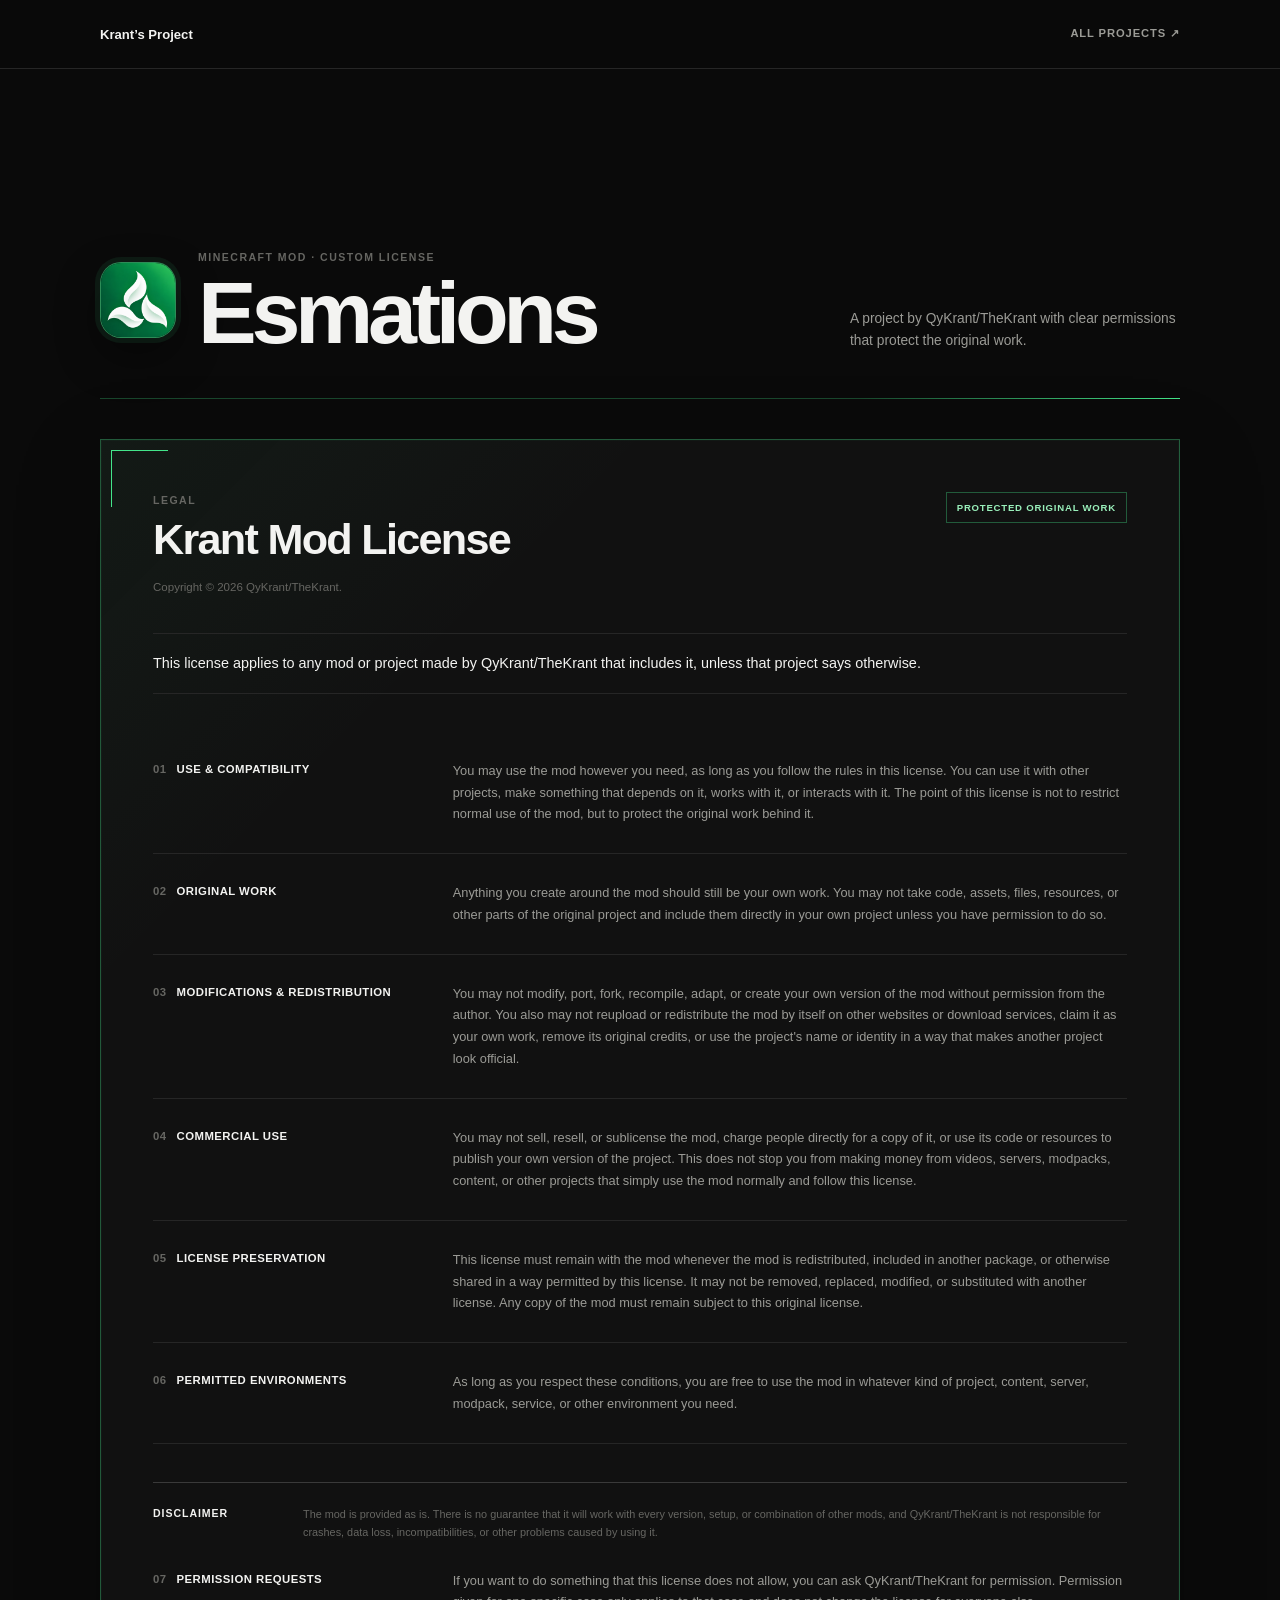
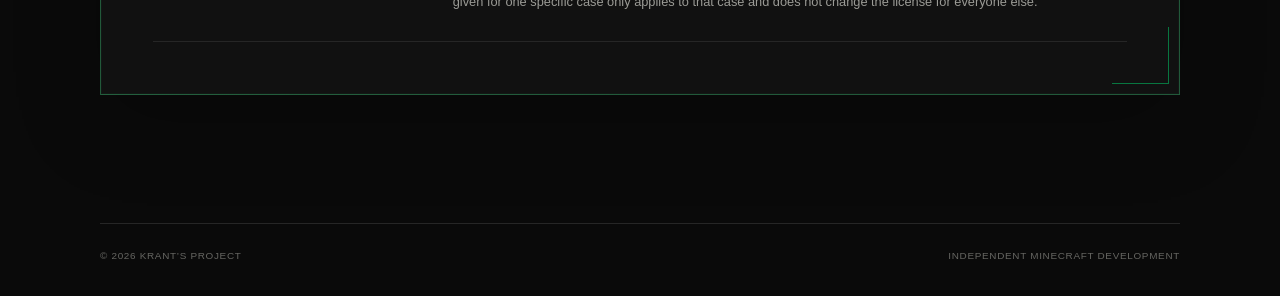
==== esmations.html @ 48d0aafe "Replace legacy mods with Esmations" ====
<!DOCTYPE html>
<html lang="en">
<head>
    <meta charset="UTF-8" />
    <meta name="viewport" content="width=device-width, initial-scale=1.0" />
    <title>Esmations &mdash; Krant&rsquo;s Project</title>
    <meta name="description" content="The Krant Mod License for Esmations by QyKrant/TheKrant." />
    <link rel="icon" type="image/png" href="Logo Sofryn.png" />
    <link rel="stylesheet" href="css/style.css" />
    <script src="js/site.js" defer></script>
    <meta http-equiv="Content-Security-Policy" content="default-src 'self'; style-src 'self'; img-src 'self'; script-src 'self'; frame-ancestors 'none'; form-action 'self'" />
    <meta http-equiv="Referrer-Policy" content="strict-origin-when-cross-origin" />
    <meta http-equiv="Permissions-Policy" content="camera=(), microphone=(), geolocation=(), payment=()" />
    <meta name="robots" content="index, follow" />
</head>
<body>
<div class="page-loader" aria-hidden="true">
    <div class="loader-content"><span class="loader-line"></span></div>
</div>

<div class="site-shell">
    <nav>
        <div class="nav-inner">
            <a class="nav-logo transition-link" href="index.html" aria-label="Krant's Project home">
                <span>Krant&rsquo;s Project</span>
            </a>
            <a class="nav-back transition-link" href="index.html#mods">All projects <span aria-hidden="true">&nearr;</span></a>
        </div>
    </nav>

    <main class="project-page esmations-page">
        <header class="project-hero">
            <div class="project-identity">
                <img class="esmations-logo" src="Esmations.png" alt="Esmations logo" />
                <div>
                    <p class="eyebrow">Minecraft mod &middot; Custom license</p>
                    <h1>Esmations</h1>
                </div>
            </div>
            <p class="project-intro">A project by QyKrant/TheKrant with clear permissions that protect the original work.</p>
        </header>

        <section class="license-box license-box-accent" aria-labelledby="license-title">
            <div class="license-header">
                <div>
                    <p class="eyebrow">Legal</p>
                    <h2 id="license-title">Krant Mod License</h2>
                </div>
                <span class="license-status">Protected original work</span>
            </div>
            <p class="license-copyright">Copyright &copy; 2026 QyKrant/TheKrant.</p>

            <div class="license-lead">This license applies to any mod or project made by QyKrant/TheKrant that includes it, unless that project says otherwise.</div>

            <div class="license-copy">
                <section class="license-section">
                    <h3><span>01</span> Use &amp; compatibility</h3>
                    <p>You may use the mod however you need, as long as you follow the rules in this license. You can use it with other projects, make something that depends on it, works with it, or interacts with it. The point of this license is not to restrict normal use of the mod, but to protect the original work behind it.</p>
                </section>

                <section class="license-section">
                    <h3><span>02</span> Original work</h3>
                    <p>Anything you create around the mod should still be your own work. You may not take code, assets, files, resources, or other parts of the original project and include them directly in your own project unless you have permission to do so.</p>
                </section>

                <section class="license-section restrict">
                    <h3><span>03</span> Modifications &amp; redistribution</h3>
                    <p>You may not modify, port, fork, recompile, adapt, or create your own version of the mod without permission from the author. You also may not reupload or redistribute the mod by itself on other websites or download services, claim it as your own work, remove its original credits, or use the project's name or identity in a way that makes another project look official.</p>
                </section>

                <section class="license-section restrict">
                    <h3><span>04</span> Commercial use</h3>
                    <p>You may not sell, resell, or sublicense the mod, charge people directly for a copy of it, or use its code or resources to publish your own version of the project. This does not stop you from making money from videos, servers, modpacks, content, or other projects that simply use the mod normally and follow this license.</p>
                </section>

                <section class="license-section">
                    <h3><span>05</span> License preservation</h3>
                    <p>This license must remain with the mod whenever the mod is redistributed, included in another package, or otherwise shared in a way permitted by this license. It may not be removed, replaced, modified, or substituted with another license. Any copy of the mod must remain subject to this original license.</p>
                </section>

                <section class="license-section">
                    <h3><span>06</span> Permitted environments</h3>
                    <p>As long as you respect these conditions, you are free to use the mod in whatever kind of project, content, server, modpack, service, or other environment you need.</p>
                </section>

                <div class="license-disclaimer">
                    <strong>Disclaimer</strong>
                    <p>The mod is provided as is. There is no guarantee that it will work with every version, setup, or combination of other mods, and QyKrant/TheKrant is not responsible for crashes, data loss, incompatibilities, or other problems caused by using it.</p>
                </div>

                <section class="license-section">
                    <h3><span>07</span> Permission requests</h3>
                    <p>If you want to do something that this license does not allow, you can ask QyKrant/TheKrant for permission. Permission given for one specific case only applies to that case and does not change the license for everyone else.</p>
                </section>
            </div>
        </section>
    </main>

    <footer><span>&copy; 2026 Krant&rsquo;s Project</span><span>Independent Minecraft development</span></footer>
</div>
</body>
</html>
---- css/style.css ----
:root {
    --background: #0a0a0a;
    --surface: #111111;
    --surface-hover: #151515;
    --border: #262626;
    --border-strong: #3a3a3a;
    --text: #f3f3f1;
    --muted: #9b9b96;
    --subtle: #666662;
    --accent: #43e58a;
    --accent-deep: #087640;
    --accent-soft: rgba(67, 229, 138, .16);
    --max-width: 1080px;
    --ease: cubic-bezier(.22, 1, .36, 1);
}

* {
    box-sizing: border-box;
    margin: 0;
    padding: 0;
}

html { scroll-behavior: smooth; }

body {
    min-height: 100vh;
    background: var(--background);
    color: var(--text);
    font-family: Inter, "Helvetica Neue", Arial, sans-serif;
    line-height: 1.6;
    -webkit-font-smoothing: antialiased;
}

a { color: inherit; }
::selection { background: var(--text); color: var(--background); }

.site-shell {
    opacity: 1;
    transition: opacity .25s ease, transform .35s var(--ease);
}

body.page-leaving .site-shell {
    opacity: 0;
    transform: translateY(-5px);
}

.page-loader {
    position: fixed;
    inset: 0;
    z-index: 1000;
    display: grid;
    place-items: center;
    background: var(--background);
    pointer-events: none;
    animation: loader-exit .45s ease .45s forwards;
}

.loader-content { width: 64px; text-align: center; }

.loader-line {
    display: block;
    height: 1px;
    overflow: hidden;
    background: var(--border);
}

.loader-line::after {
    content: "";
    display: block;
    width: 100%;
    height: 100%;
    background: var(--text);
    transform: translateX(-100%);
    animation: loader-progress .5s var(--ease) forwards;
}

@keyframes loader-progress { to { transform: translateX(0); } }
@keyframes loader-exit { to { opacity: 0; visibility: hidden; } }

nav {
    position: sticky;
    top: 0;
    z-index: 100;
    border-bottom: 1px solid var(--border);
    background: rgba(10, 10, 10, .92);
    backdrop-filter: blur(12px);
}

.nav-inner {
    display: flex;
    align-items: center;
    justify-content: space-between;
    width: min(100% - 40px, var(--max-width));
    height: 68px;
    margin: 0 auto;
}

.nav-logo {
    display: inline-flex;
    align-items: center;
    text-decoration: none;
    font-size: .82rem;
    font-weight: 650;
}

.nav-links { list-style: none; }

.nav-links a,
.nav-back {
    color: var(--muted);
    text-decoration: none;
    font-size: .7rem;
    font-weight: 600;
    letter-spacing: .08em;
    text-transform: uppercase;
    transition: color .2s ease;
}

.nav-links a:hover,
.nav-back:hover { color: var(--text); }

.hero,
.section,
.project-page,
footer {
    width: min(100% - 40px, var(--max-width));
    margin-inline: auto;
}

.hero {
    display: flex;
    min-height: 680px;
    flex-direction: column;
    justify-content: center;
    padding: 88px 0 64px;
}

.eyebrow {
    color: var(--subtle);
    font-size: .66rem;
    font-weight: 650;
    letter-spacing: .14em;
    text-transform: uppercase;
}

.hero > * { animation: fade-up .7s var(--ease) both; }
.hero h1 { animation-delay: .05s; }
.hero-copy { animation-delay: .1s; }
.hero .button { animation-delay: .15s; }
.hero-meta { animation-delay: .2s; }

@keyframes fade-up {
    from { opacity: 0; transform: translateY(16px); }
    to { opacity: 1; transform: translateY(0); }
}

.hero h1 {
    margin: 18px 0 24px;
    font-size: clamp(3.5rem, 9vw, 7rem);
    font-weight: 650;
    letter-spacing: -.065em;
    line-height: .9;
}

.hero h1 span { color: var(--subtle); }

.hero-copy {
    max-width: 540px;
    color: var(--muted);
    font-size: 1rem;
}

.button {
    display: inline-flex;
    align-items: center;
    justify-content: space-between;
    width: 174px;
    margin-top: 32px;
    padding: 11px 13px;
    border: 1px solid var(--border-strong);
    color: var(--text);
    text-decoration: none;
    font-size: .72rem;
    font-weight: 600;
    transition: border-color .2s ease, background .2s ease;
}

.button:hover { border-color: var(--text); background: var(--surface); }

.hero-meta {
    display: flex;
    gap: 32px;
    margin-top: 80px;
    color: var(--subtle);
    font-size: .65rem;
    letter-spacing: .07em;
    text-transform: uppercase;
}

.hero-meta span { display: flex; gap: 7px; }
.hero-meta strong { color: var(--muted); }

.projects-section { padding: 96px 0 64px; }

.section-heading {
    display: flex;
    align-items: end;
    justify-content: space-between;
    gap: 32px;
    margin-bottom: 36px;
}

.section-heading h2 {
    margin-top: 6px;
    font-size: clamp(2.2rem, 5vw, 3.8rem);
    font-weight: 600;
    letter-spacing: -.05em;
    line-height: 1;
}

.section-heading > p {
    max-width: 330px;
    color: var(--muted);
    font-size: .84rem;
}

.mod-grid {
    display: grid;
    grid-template-columns: repeat(2, minmax(0, 1fr));
    gap: 16px;
}

.mod-grid-single { grid-template-columns: 1fr; }

.mod-card {
    position: relative;
    display: flex;
    min-height: 340px;
    flex-direction: column;
    padding: 24px;
    border: 1px solid var(--border);
    background: var(--surface);
    color: var(--text);
    text-decoration: none;
    transition: border-color .25s ease, background .25s ease, transform .3s var(--ease);
}

.mod-card-featured {
    min-height: 390px;
    overflow: hidden;
    border-color: rgba(67, 229, 138, .36);
    background:
        radial-gradient(circle at 88% 12%, rgba(67, 229, 138, .12), transparent 34%),
        var(--surface);
    box-shadow: inset 0 0 0 1px rgba(67, 229, 138, .04), 0 22px 70px rgba(0, 0, 0, .28);
}

.mod-card-featured::before {
    content: "";
    position: absolute;
    inset: 8px;
    border: 1px solid rgba(67, 229, 138, .11);
    pointer-events: none;
}

.mod-card-featured:hover {
    border-color: rgba(67, 229, 138, .7);
    background:
        radial-gradient(circle at 88% 12%, rgba(67, 229, 138, .17), transparent 36%),
        var(--surface-hover);
    box-shadow: inset 0 0 0 1px rgba(67, 229, 138, .07), 0 26px 80px rgba(0, 0, 0, .34);
}

.featured-label {
    color: var(--accent);
    font-size: .6rem;
    font-weight: 650;
    letter-spacing: .11em;
    text-transform: uppercase;
}

.mod-card:hover {
    border-color: var(--border-strong);
    background: var(--surface-hover);
    transform: translateY(-3px);
}

.card-topline {
    display: flex;
    justify-content: space-between;
    color: var(--subtle);
    font-size: .66rem;
    letter-spacing: .1em;
}

.card-arrow {
    color: var(--muted);
    font-size: 1rem;
    transition: transform .25s var(--ease);
}

.mod-card:hover .card-arrow { transform: translate(3px, -3px); }

.mod-card-header {
    display: flex;
    align-items: center;
    gap: 16px;
    margin: 52px 0 22px;
}

.mod-card-header img,
.mod-monogram {
    width: 58px;
    height: 58px;
    flex-shrink: 0;
    border: 1px solid var(--border);
    background: var(--background);
}

.mod-card-header img {
    padding: 5px;
    object-fit: contain;
    filter: grayscale(1);
}

.mod-card-header img.esmations-logo {
    padding: 0;
    border-color: rgba(67, 229, 138, .52);
    border-radius: 16px;
    filter: none;
    box-shadow: 0 0 0 4px rgba(67, 229, 138, .07), 0 12px 34px rgba(0, 0, 0, .35);
}

.mod-monogram {
    display: inline-flex;
    align-items: center;
    justify-content: center;
    background: var(--text);
    color: var(--background);
    font-size: 1.4rem;
    font-weight: 700;
}

.card-label {
    margin-bottom: 2px;
    color: var(--subtle) !important;
    font-size: .62rem !important;
    letter-spacing: .09em;
    text-transform: uppercase;
}

.mod-card-header h3 {
    font-size: 1.35rem;
    font-weight: 600;
    letter-spacing: -.03em;
}

.mod-card > p {
    max-width: 390px;
    color: var(--muted);
    font-size: .84rem;
}

.mod-badge {
    align-self: flex-start;
    margin-top: auto;
    color: var(--subtle);
    font-size: .62rem;
    font-weight: 650;
    letter-spacing: .08em;
    text-transform: uppercase;
}

.project-page { padding-bottom: 64px; }

.project-hero {
    display: flex;
    align-items: end;
    justify-content: space-between;
    gap: 40px;
    min-height: 330px;
    padding: 72px 0 46px;
    border-bottom: 1px solid var(--border);
    animation: fade-up .65s var(--ease) both;
}

.project-identity {
    display: flex;
    align-items: center;
    gap: 22px;
}

.project-identity img,
.mod-monogram-large {
    width: 76px;
    height: 76px;
    flex-shrink: 0;
    border: 1px solid var(--border);
}

.project-identity img {
    padding: 6px;
    object-fit: contain;
    background: var(--surface);
    filter: grayscale(1);
}

.project-identity img.esmations-logo {
    padding: 0;
    border-color: rgba(67, 229, 138, .58);
    border-radius: 21px;
    filter: none;
    box-shadow: 0 0 0 5px rgba(67, 229, 138, .08), 0 18px 44px rgba(0, 0, 0, .42);
}

.esmations-page .project-hero {
    position: relative;
    border-bottom-color: rgba(67, 229, 138, .28);
}

.esmations-page .project-hero::after {
    content: "";
    position: absolute;
    right: 0;
    bottom: -1px;
    width: min(36%, 320px);
    height: 1px;
    background: linear-gradient(90deg, transparent, var(--accent));
}

.mod-monogram-large { font-size: 1.9rem; }

.project-identity h1 {
    margin-top: 7px;
    font-size: clamp(3rem, 7vw, 5.5rem);
    font-weight: 600;
    letter-spacing: -.06em;
    line-height: .9;
}

.project-intro {
    max-width: 330px;
    color: var(--muted);
    font-size: .86rem;
}

.license-box {
    margin-top: 40px;
    padding: clamp(24px, 5vw, 52px);
    border: 1px solid var(--border);
    background: var(--surface);
    animation: fade-up .7s var(--ease) .08s both;
}

.license-box-accent {
    position: relative;
    border-color: rgba(67, 229, 138, .34);
    background:
        linear-gradient(135deg, rgba(67, 229, 138, .045), transparent 24%),
        var(--surface);
    box-shadow: inset 0 0 0 1px rgba(67, 229, 138, .035), 0 24px 80px rgba(0, 0, 0, .22);
}

.license-box-accent::before,
.license-box-accent::after {
    content: "";
    position: absolute;
    width: 56px;
    height: 56px;
    pointer-events: none;
}

.license-box-accent::before {
    top: 10px;
    left: 10px;
    border-top: 1px solid var(--accent);
    border-left: 1px solid var(--accent);
}

.license-box-accent::after {
    right: 10px;
    bottom: 10px;
    border-right: 1px solid var(--accent-deep);
    border-bottom: 1px solid var(--accent-deep);
}

.license-box-accent .license-status {
    border-color: rgba(67, 229, 138, .35);
    color: #99efba;
}

.license-header {
    display: flex;
    align-items: start;
    justify-content: space-between;
    gap: 24px;
}

.license-header h2 {
    margin-top: 7px;
    font-size: clamp(1.6rem, 4vw, 2.7rem);
    font-weight: 600;
    letter-spacing: -.04em;
    line-height: 1.1;
}

.license-status {
    padding: 7px 10px;
    border: 1px solid var(--border);
    color: var(--muted);
    font-size: .6rem;
    font-weight: 650;
    letter-spacing: .08em;
    text-transform: uppercase;
}

.license-copyright {
    margin-top: 15px;
    color: var(--subtle);
    font-size: .72rem;
}

.license-lead {
    margin-top: 36px;
    padding: 18px 0;
    border-top: 1px solid var(--border);
    border-bottom: 1px solid var(--border);
    font-size: .9rem;
}

.license-grid {
    display: grid;
    grid-template-columns: repeat(2, minmax(0, 1fr));
    gap: 0 44px;
    margin-top: 38px;
}

.license-grid-two { margin-top: 0; }

.license-copy { margin-top: 38px; }

.license-copy .license-section {
    display: grid;
    grid-template-columns: minmax(190px, .55fr) minmax(0, 1.45fr);
    gap: 44px;
}

.license-section {
    padding: 28px 0;
    border-bottom: 1px solid var(--border);
}

.license-section h3 {
    display: flex;
    gap: 10px;
    margin-bottom: 17px;
    font-size: .71rem;
    font-weight: 650;
    letter-spacing: .04em;
    text-transform: uppercase;
}

.license-section h3 span { color: var(--subtle); }
.license-section ul { display: flex; flex-direction: column; gap: 9px; list-style: none; }

.license-section li {
    position: relative;
    padding-left: 15px;
    color: var(--muted);
    font-size: .8rem;
    line-height: 1.65;
}

.license-section li::before {
    content: "";
    position: absolute;
    top: .72em;
    left: 0;
    width: 4px;
    height: 4px;
    background: var(--muted);
}

.license-section.restrict li::before { background: var(--subtle); }
.license-section p { color: var(--muted); font-size: .8rem; line-height: 1.7; }
.license-section p + p { margin-top: 11px; }

.license-disclaimer {
    display: grid;
    grid-template-columns: 130px 1fr;
    gap: 20px;
    margin-top: 38px;
    padding-top: 22px;
    border-top: 1px solid var(--border-strong);
}

.license-disclaimer strong {
    font-size: .66rem;
    letter-spacing: .09em;
    text-transform: uppercase;
}

.license-disclaimer p {
    color: var(--subtle);
    font-size: .68rem;
    line-height: 1.7;
}

footer {
    display: flex;
    justify-content: space-between;
    gap: 20px;
    margin-top: 64px;
    padding: 24px 0 32px;
    border-top: 1px solid var(--border);
    color: var(--subtle);
    font-size: .62rem;
    letter-spacing: .07em;
    text-transform: uppercase;
}

@media (max-width: 720px) {
    .nav-inner,
    .hero,
    .section,
    .project-page,
    footer { width: min(100% - 30px, var(--max-width)); }

    .hero { min-height: 620px; padding-top: 64px; }
    .hero h1 { font-size: clamp(3.3rem, 18vw, 5.8rem); }
    .section-heading,
    .project-hero { align-items: flex-start; flex-direction: column; }
    .section-heading > p { max-width: 100%; }
    .mod-grid,
    .license-grid { grid-template-columns: 1fr; }
    .mod-card { min-height: 310px; }
    .project-hero { min-height: 310px; justify-content: flex-end; }
    .license-header { flex-direction: column; }
    .license-copy .license-section { grid-template-columns: 1fr; gap: 12px; }
    .license-disclaimer { grid-template-columns: 1fr; gap: 10px; }
}

@media (max-width: 420px) {
    .hero-meta { align-items: flex-start; flex-direction: column; gap: 12px; }
    .project-identity { align-items: flex-start; flex-direction: column; }
    footer { flex-direction: column; }
}

@media (prefers-reduced-motion: reduce) {
    html { scroll-behavior: auto; }
    *, *::before, *::after {
        animation-duration: .01ms !important;
        animation-delay: 0ms !important;
        transition-duration: .01ms !important;
    }
}
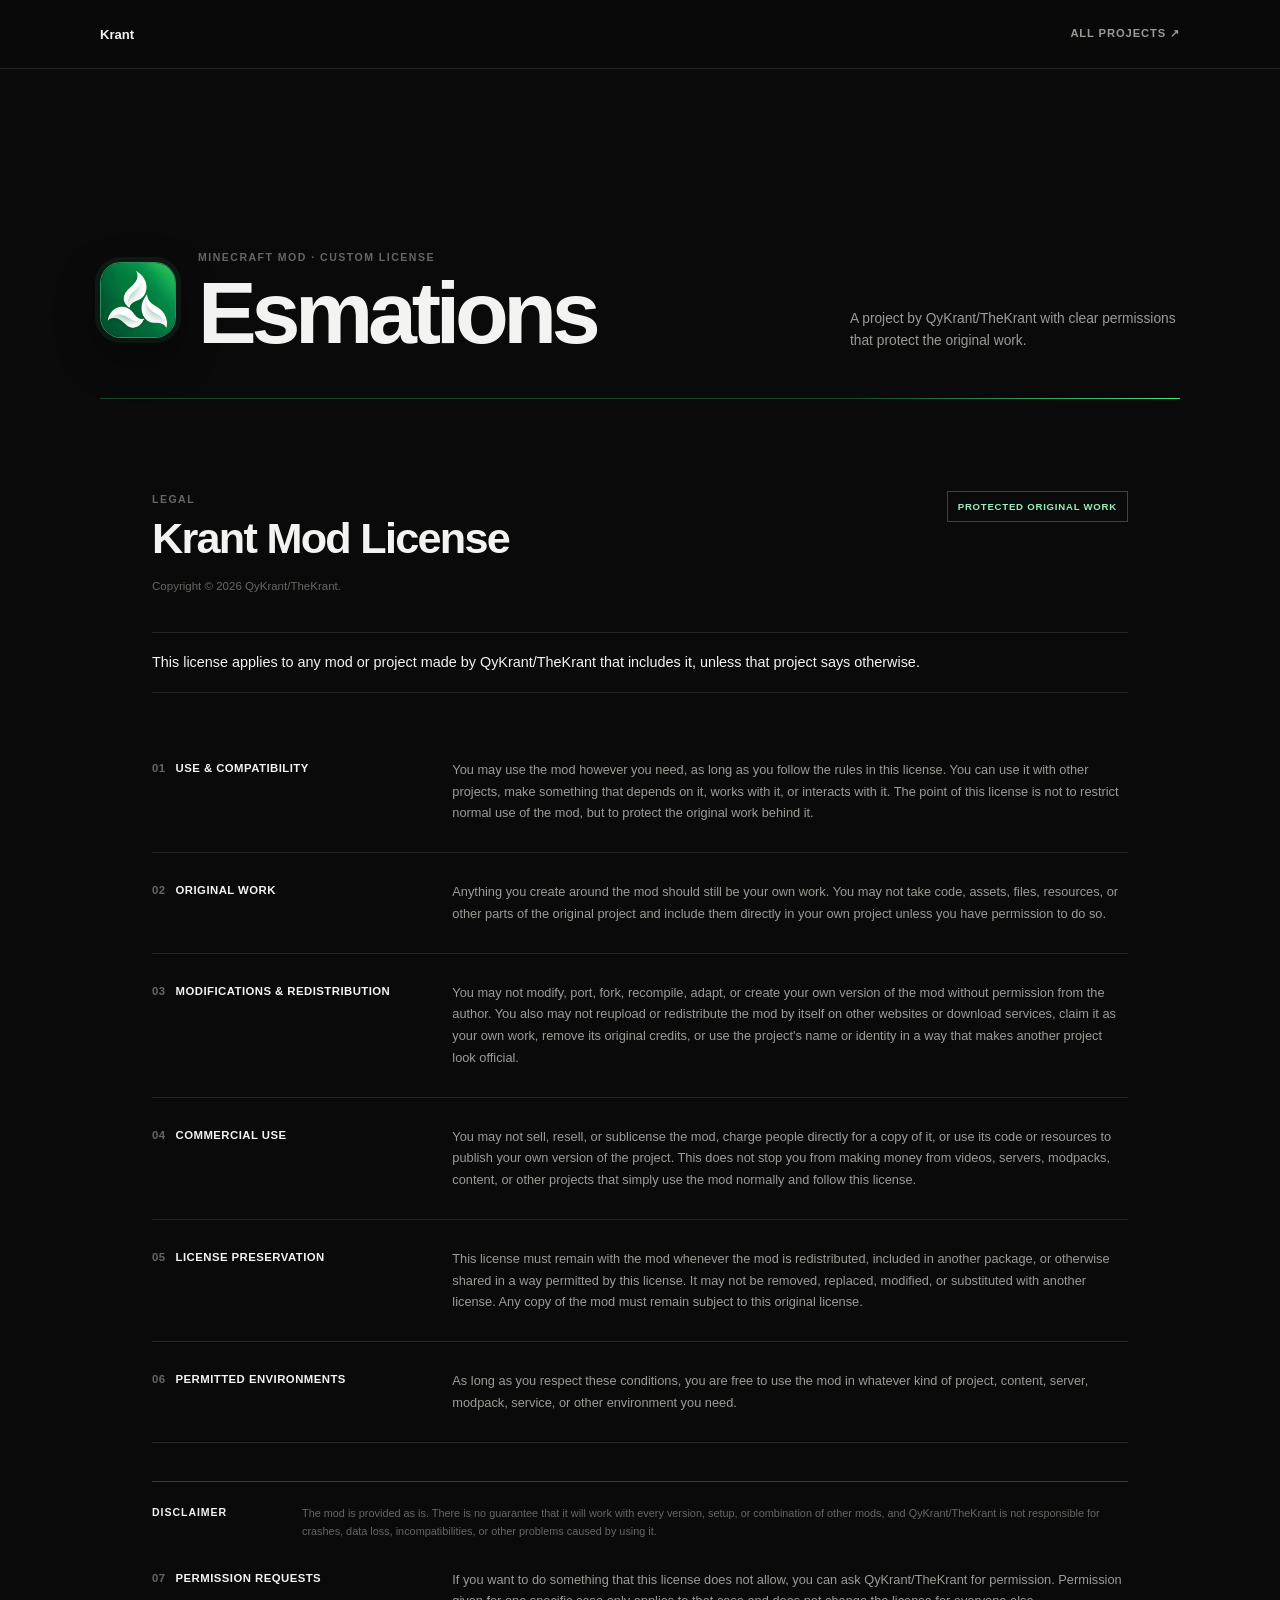
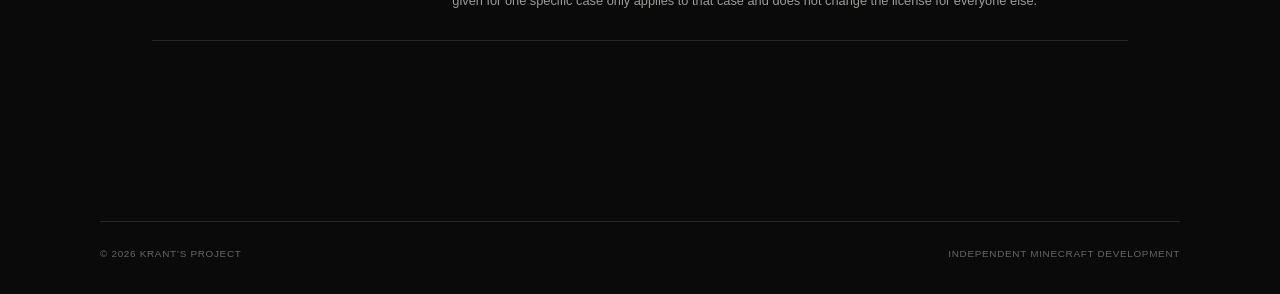
==== commit 3e64ee65: "Refine minimal Esmations presentation" ====
--- a/esmations.html
+++ b/esmations.html
@@ -21,8 +21,8 @@
 <div class="site-shell">
     <nav>
         <div class="nav-inner">
-            <a class="nav-logo transition-link" href="index.html" aria-label="Krant's Project home">
-                <span>Krant&rsquo;s Project</span>
+            <a class="nav-logo transition-link" href="index.html" aria-label="Krant home">
+                <span>Krant</span>
             </a>
             <a class="nav-back transition-link" href="index.html#mods">All projects <span aria-hidden="true">&nearr;</span></a>
         </div>
--- a/css/style.css
+++ b/css/style.css
@@ -200,7 +200,10 @@
 .hero-meta span { display: flex; gap: 7px; }
 .hero-meta strong { color: var(--muted); }
 
-.projects-section { padding: 96px 0 64px; }
+.projects-section {
+    min-height: calc(100vh - 68px);
+    padding: 96px 0 64px;
+}
 
 .section-heading {
     display: flex;
@@ -222,6 +225,57 @@
     max-width: 330px;
     color: var(--muted);
     font-size: .84rem;
+}
+
+.project-list {
+    display: grid;
+    grid-template-columns: 1fr;
+}
+
+.project-entry {
+    position: relative;
+    display: flex;
+    align-items: center;
+    gap: 24px;
+    padding: 20px 6px;
+    animation: fade-up .7s var(--ease) .08s both;
+}
+
+.project-logo-link {
+    position: relative;
+    z-index: 1;
+    display: block;
+    width: 88px;
+    height: 88px;
+    flex-shrink: 0;
+    border: 1px solid rgba(67, 229, 138, .58);
+    border-radius: 24px;
+    outline: none;
+    box-shadow: 0 0 0 5px rgba(67, 229, 138, .08), 0 18px 44px rgba(0, 0, 0, .42);
+    transition: border-color .2s ease, box-shadow .25s ease, transform .3s var(--ease);
+}
+
+.project-logo-link:hover,
+.project-logo-link:focus-visible {
+    border-color: var(--accent);
+    box-shadow: 0 0 0 6px rgba(67, 229, 138, .13), 0 22px 52px rgba(0, 0, 0, .48);
+    transform: translateY(-3px) scale(1.025);
+}
+
+.project-logo-link img {
+    display: block;
+    width: 100%;
+    height: 100%;
+    border-radius: inherit;
+    object-fit: cover;
+}
+
+.project-entry h3 {
+    position: relative;
+    z-index: 1;
+    font-size: clamp(1.65rem, 4vw, 2.4rem);
+    font-weight: 600;
+    letter-spacing: -.04em;
 }
 
 .mod-grid {
@@ -453,35 +507,9 @@
 }
 
 .license-box-accent {
-    position: relative;
-    border-color: rgba(67, 229, 138, .34);
-    background:
-        linear-gradient(135deg, rgba(67, 229, 138, .045), transparent 24%),
-        var(--surface);
-    box-shadow: inset 0 0 0 1px rgba(67, 229, 138, .035), 0 24px 80px rgba(0, 0, 0, .22);
-}
-
-.license-box-accent::before,
-.license-box-accent::after {
-    content: "";
-    position: absolute;
-    width: 56px;
-    height: 56px;
-    pointer-events: none;
-}
-
-.license-box-accent::before {
-    top: 10px;
-    left: 10px;
-    border-top: 1px solid var(--accent);
-    border-left: 1px solid var(--accent);
-}
-
-.license-box-accent::after {
-    right: 10px;
-    bottom: 10px;
-    border-right: 1px solid var(--accent-deep);
-    border-bottom: 1px solid var(--accent-deep);
+    border: 0;
+    background: transparent;
+    box-shadow: none;
 }
 
 .license-box-accent .license-status {
@@ -631,6 +659,7 @@
     .section-heading,
     .project-hero { align-items: flex-start; flex-direction: column; }
     .section-heading > p { max-width: 100%; }
+    .projects-section { padding-top: 64px; }
     .mod-grid,
     .license-grid { grid-template-columns: 1fr; }
     .mod-card { min-height: 310px; }
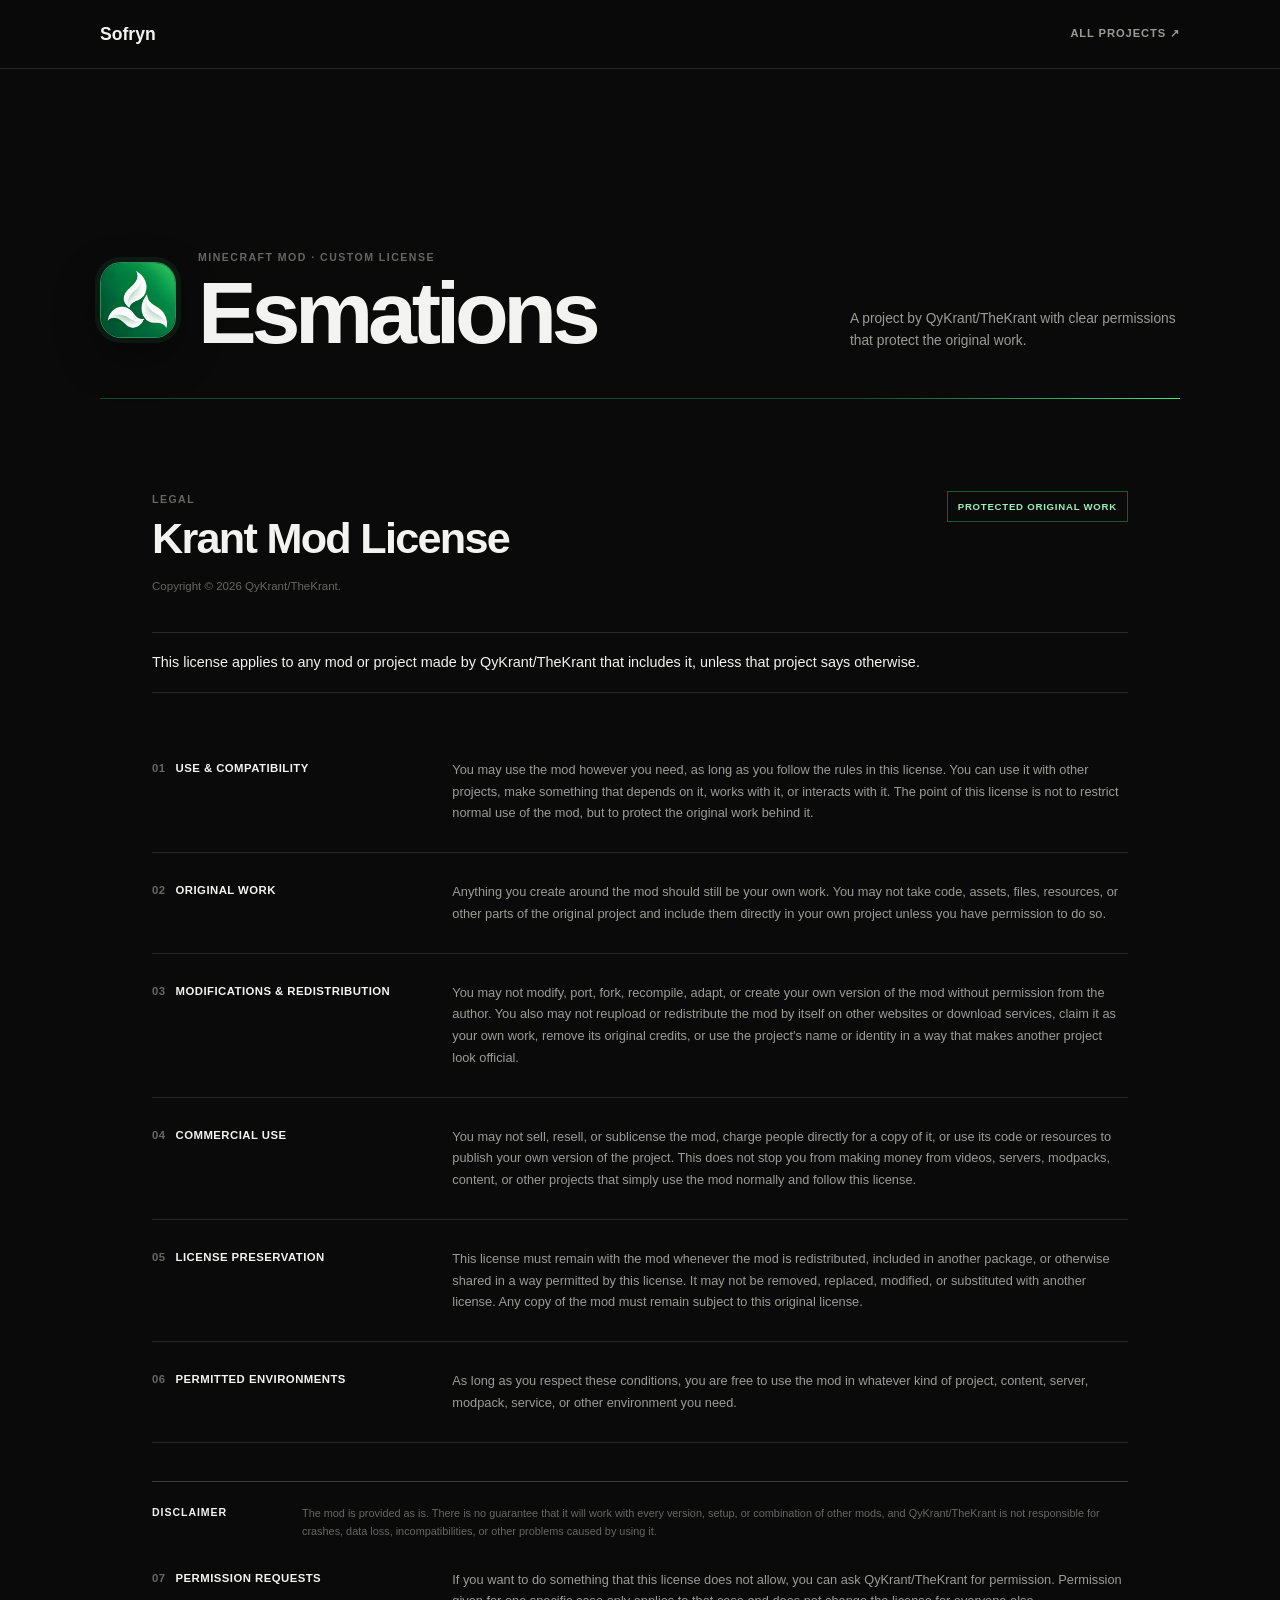
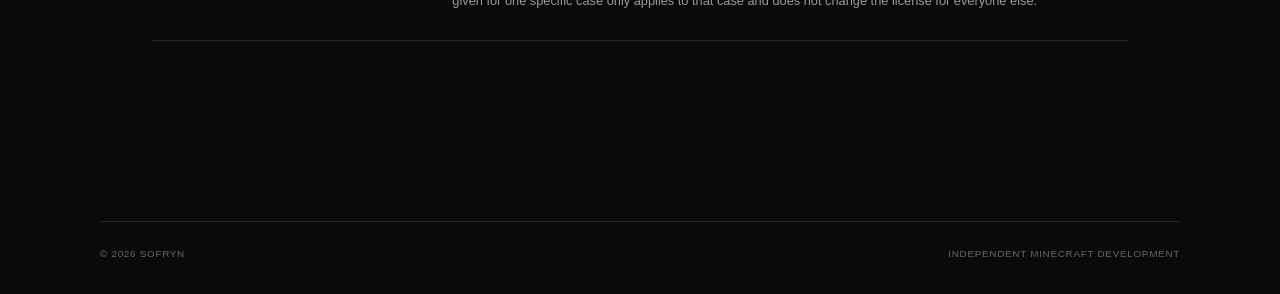
==== commit 54a804b0: "Rename site branding to Sofryn" ====
--- a/esmations.html
+++ b/esmations.html
@@ -3,7 +3,7 @@
 <head>
     <meta charset="UTF-8" />
     <meta name="viewport" content="width=device-width, initial-scale=1.0" />
-    <title>Esmations &mdash; Krant&rsquo;s Project</title>
+    <title>Esmations &mdash; Sofryn</title>
     <meta name="description" content="The Krant Mod License for Esmations by QyKrant/TheKrant." />
     <link rel="icon" type="image/png" href="Logo Sofryn.png" />
     <link rel="stylesheet" href="css/style.css" />
@@ -21,8 +21,8 @@
 <div class="site-shell">
     <nav>
         <div class="nav-inner">
-            <a class="nav-logo transition-link" href="index.html" aria-label="Krant home">
-                <span>Krant</span>
+            <a class="nav-logo transition-link" href="index.html" aria-label="Sofryn home">
+                <span>Sofryn</span>
             </a>
             <a class="nav-back transition-link" href="index.html#mods">All projects <span aria-hidden="true">&nearr;</span></a>
         </div>
@@ -96,7 +96,7 @@
         </section>
     </main>
 
-    <footer><span>&copy; 2026 Krant&rsquo;s Project</span><span>Independent Minecraft development</span></footer>
+    <footer><span>&copy; 2026 Sofryn</span><span>Independent Minecraft development</span></footer>
 </div>
 </body>
 </html>
--- a/css/style.css
+++ b/css/style.css
@@ -99,7 +99,7 @@
     display: inline-flex;
     align-items: center;
     text-decoration: none;
-    font-size: .82rem;
+    font-size: 1.1rem;
     font-weight: 650;
 }
 
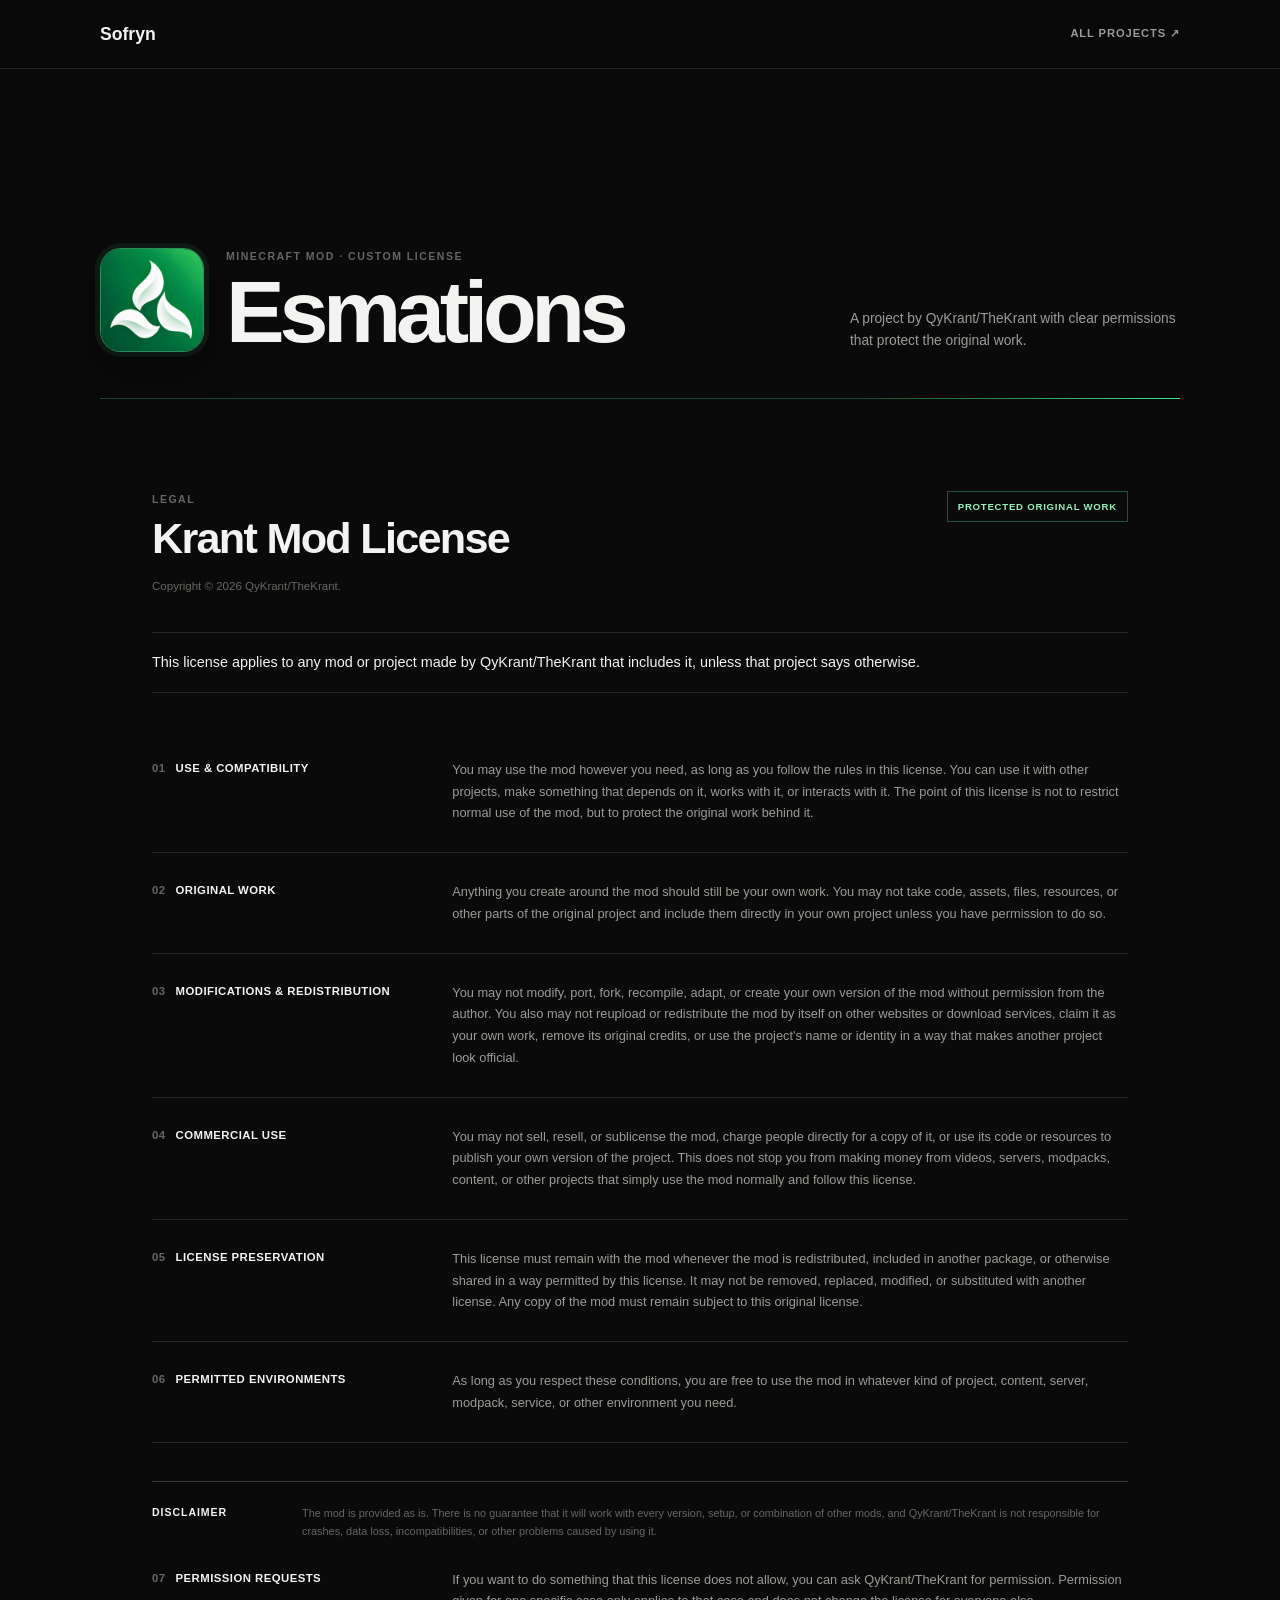
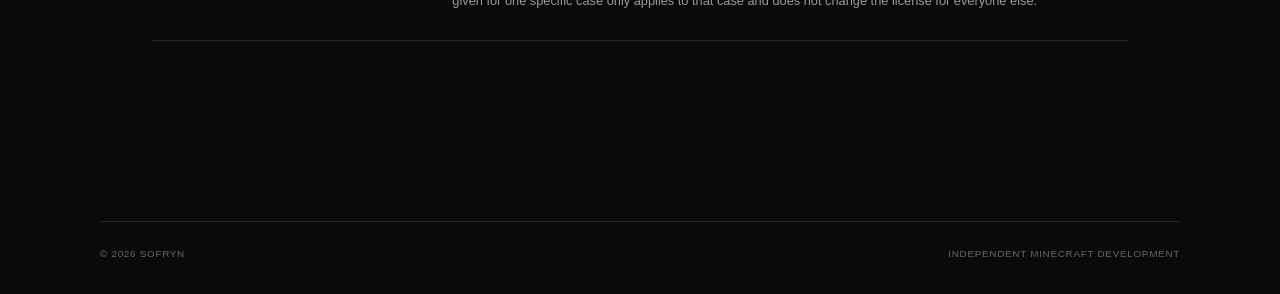
==== commit 3deaedb0: "Enlarge Esmations logo and simplify page titles" ====
--- a/esmations.html
+++ b/esmations.html
@@ -3,7 +3,7 @@
 <head>
     <meta charset="UTF-8" />
     <meta name="viewport" content="width=device-width, initial-scale=1.0" />
-    <title>Esmations &mdash; Sofryn</title>
+    <title>Esmations</title>
     <meta name="description" content="The Krant Mod License for Esmations by QyKrant/TheKrant." />
     <link rel="icon" type="image/png" href="Logo Sofryn.png" />
     <link rel="stylesheet" href="css/style.css" />
@@ -31,7 +31,7 @@
     <main class="project-page esmations-page">
         <header class="project-hero">
             <div class="project-identity">
-                <img class="esmations-logo" src="Esmations.png" alt="Esmations logo" />
+                <img class="esmations-logo" src="Esmations.png" alt="Esmations logo" draggable="false" />
                 <div>
                     <p class="eyebrow">Minecraft mod &middot; Custom license</p>
                     <h1>Esmations</h1>
--- a/css/style.css
+++ b/css/style.css
@@ -29,10 +29,17 @@
     font-family: Inter, "Helvetica Neue", Arial, sans-serif;
     line-height: 1.6;
     -webkit-font-smoothing: antialiased;
+    -webkit-user-select: none;
+    user-select: none;
 }
 
 a { color: inherit; }
-::selection { background: var(--text); color: var(--background); }
+
+img {
+    -webkit-user-drag: none;
+    -webkit-touch-callout: none;
+    user-select: none;
+}
 
 .site-shell {
     opacity: 1;
@@ -245,8 +252,8 @@
     position: relative;
     z-index: 1;
     display: block;
-    width: 88px;
-    height: 88px;
+    width: 120px;
+    height: 120px;
     flex-shrink: 0;
     border: 1px solid rgba(67, 229, 138, .58);
     border-radius: 24px;
@@ -446,8 +453,8 @@
 
 .project-identity img,
 .mod-monogram-large {
-    width: 76px;
-    height: 76px;
+    width: 104px;
+    height: 104px;
     flex-shrink: 0;
     border: 1px solid var(--border);
 }
@@ -660,6 +667,8 @@
     .project-hero { align-items: flex-start; flex-direction: column; }
     .section-heading > p { max-width: 100%; }
     .projects-section { padding-top: 64px; }
+    .project-logo-link { width: 104px; height: 104px; }
+    .project-identity img { width: 96px; height: 96px; }
     .mod-grid,
     .license-grid { grid-template-columns: 1fr; }
     .mod-card { min-height: 310px; }
